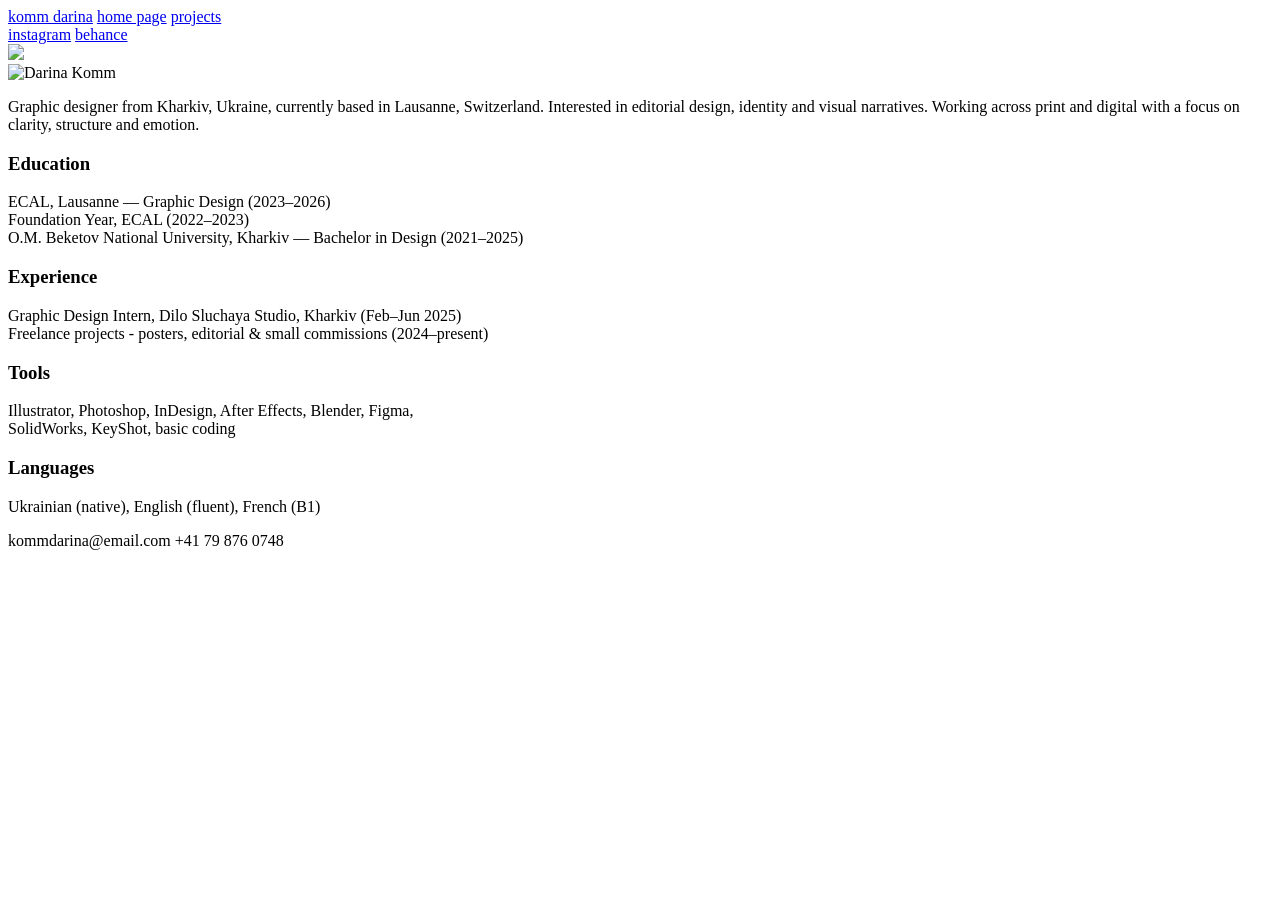
==== about.html @ 51313838 "Add files via upload" ====
<!doctype html>
<html lang="uk">
  <head>
    <meta charset="UTF-8" />
    <meta name="viewport" content="width=device-width, initial-scale=1.0" />
    <title>Portfolio – Komm Darina</title>
    <link rel="stylesheet" href="css/about.css" />
    <script src="js/landing.js" defer></script>
  </head>
  <body>
    <header class="site-header">
      <div class="header-inner">
        <div class="left">
          <a href="about.html" class="brand">komm darina</a>
          <a href="index.html" class="home-link">home page</a>
          <a href="projects.html" class="nav-link">projects</a>
        </div>

        <div class="right social">
          <a
            href="https://www.instagram.com/komochek_k_k?igsh=azF4cnZoazBieGxr&utm_source=qr"
            >instagram</a
          >
          <a href="https://www.behance.net/darinakomm1">behance</a>
        </div>
      </div>
    </header>

    <main class="about">
      <img src="img/bg2.svg" class="hero-bg" />
      <!-- фото -->
      <div class="about-image">
        <img src="img/About_1.JPG" alt="Darina Komm" />
      </div>

      <!-- інформація -->
      <div class="about-info">
        <p class="about-text">
          Graphic designer from Kharkiv, Ukraine, currently based in Lausanne,
          Switzerland. Interested in editorial design, identity and visual
          narratives. Working across print and digital with a focus on clarity,
          structure and emotion.
        </p>

        <!-- CV -->
        <div class="about-cv">
          <div class="cv-block">
            <h3>Education</h3>
            <p>
              ECAL, Lausanne — Graphic Design (2023–2026)<br />
              Foundation Year, ECAL (2022–2023)<br />
              O.M. Beketov National University, Kharkiv — Bachelor in Design
              (2021–2025)
            </p>
          </div>

          <div class="cv-block">
            <h3>Experience</h3>
            <p>
              Graphic Design Intern, Dilo Sluchaya Studio, Kharkiv (Feb–Jun
              2025)<br />
              Freelance projects - posters, editorial & small commissions
              (2024–present)<br />
            </p>
          </div>

          <div class="cv-block">
            <h3>Tools</h3>
            <p>
              Illustrator, Photoshop, InDesign, After Effects, Blender,
              Figma,<br />
              SolidWorks, KeyShot, basic coding
            </p>
          </div>

          <div class="cv-block">
            <h3>Languages</h3>
            <p>Ukrainian (native), English (fluent), French (B1)</p>
          </div>
        </div>

        <!-- лінки -->
        <div class="about-links">
          <a>kommdarina@email.com</a>
          <a>+41 79 876 0748</a>
        </div>
      </div>
    </main>
  </body>
</html>
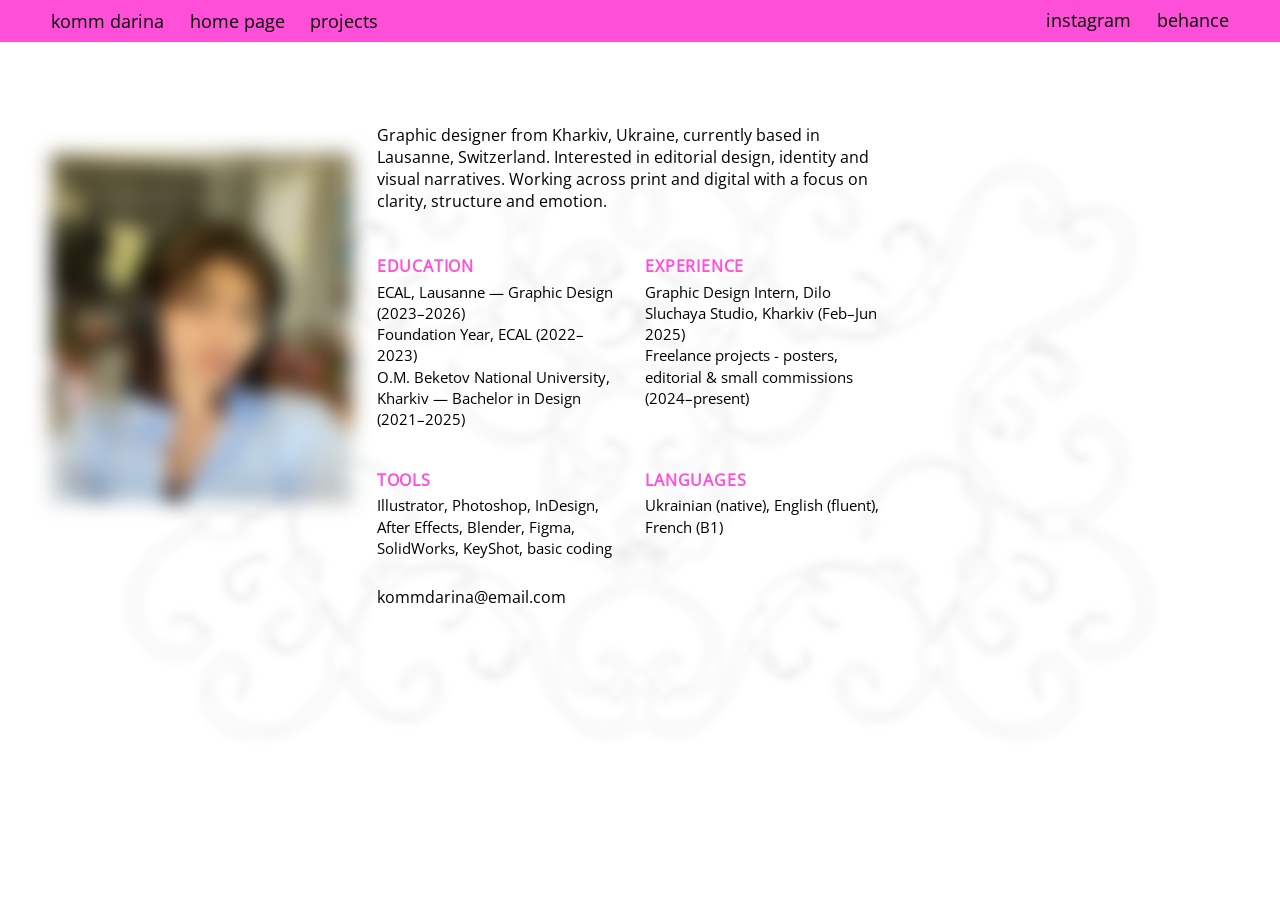
==== commit ef5f84c1: "Update about.html" ====
--- a/about.html
+++ b/about.html
@@ -82,7 +82,6 @@
         <!-- лінки -->
         <div class="about-links">
           <a>kommdarina@email.com</a>
-          <a>+41 79 876 0748</a>
         </div>
       </div>
     </main>
--- a/css/about.css
+++ b/css/about.css
@@ -0,0 +1,254 @@
+@font-face {
+  font-family: "MainFont";
+  src: url("../fonts/OpenSans-Regular.ttf") format("truetype");
+}
+
+:root {
+  --side-space: 4vw;
+  --text-color: #000;
+  --hover-color: #777;
+}
+
+* {
+  box-sizing: border-box;
+}
+
+body {
+  margin: 0;
+  font-family: "MainFont", sans-serif;
+  color: var(--text-color);
+  background: white;
+}
+
+/* ================= HEADER ================= */
+
+.site-header {
+  position: fixed;
+  top: 0;
+  width: 100%;
+  padding: 1vh var(--side-space);
+  z-index: 1000;
+  background: #ff4fd8;
+}
+
+.header-inner {
+  display: flex;
+  justify-content: space-between;
+  align-items: center;
+}
+
+.left {
+  display: flex;
+  gap: 2vw;
+  align-items: center;
+}
+
+.brand,
+.home-link,
+.nav-link {
+  text-decoration: none;
+  color: var(--text-color);
+  font-size: clamp(14px, 1.4vw, 18px);
+  transition: color 0.3s ease;
+}
+
+.brand:hover,
+.home-link:hover,
+.nav-link:hover {
+  color: var(--hover-color);
+}
+
+/* ПРАВА ЧАСТИНА */
+.right {
+  display: flex;
+  gap: 2vw;
+  align-items: center;
+
+  line-height: 1.2;
+}
+
+/* ТЕКСТ */
+.brand,
+.home-link,
+.nav-link,
+.social a {
+  text-decoration: none;
+  color: black;
+  font-size: clamp(14px, 1.4vw, 18px);
+  transition: opacity 0.3s ease;
+}
+
+/* HOVER */
+.brand:hover,
+.home-link:hover,
+.nav-link:hover,
+.social a:hover {
+  opacity: 0.5;
+}
+
+/* ================= BACKGROUND ================= */
+
+.hero-bg {
+  position: fixed;
+  top: 50%;
+  left: 50%;
+  transform: translate(-50%, -50%);
+  width: 80vw;
+  filter: blur(4px);
+  pointer-events: none;
+  z-index: 0;
+}
+
+/* ================= ABOUT ================= */
+
+.about {
+  position: relative;
+  padding: 12vh var(--side-space) 8vh var(--side-space);
+
+  display: grid;
+  grid-template-columns: auto 1fr;
+  gap: 2vw;
+
+  z-index: 2;
+}
+
+/* ================= TEXT ================= */
+
+.about-info {
+  position: relative;
+  z-index: 3;
+  max-width: 60%;
+}
+
+.about-text {
+  font-size: clamp(1rem, 1.2vw, 1.2rem);
+  margin-bottom: 3vh;
+}
+
+/* CV */
+
+.about-cv {
+  display: grid;
+  grid-template-columns: 1fr 1fr;
+  gap: 2.5vh 2vw;
+  margin-bottom: 3vh;
+}
+
+.cv-block h3 {
+  color: #ff4fd8;
+  font-size: 1rem;
+  letter-spacing: 0.05em;
+  margin-bottom: 0.5vh;
+  text-transform: uppercase;
+}
+
+.cv-block p {
+  margin: 0;
+  font-size: 0.95rem;
+  line-height: 1.4;
+}
+
+/* ================= CONTACTS ================= */
+
+.about-links {
+  display: flex;
+  flex-direction: column;
+  gap: 0.5vh;
+}
+
+.about-links a {
+  text-decoration: none;
+  color: black;
+  transition: opacity 0.3s ease;
+}
+
+.about-links a:hover {
+  opacity: 0.5;
+}
+
+/* ================= IMAGE ================= */
+
+.about-image {
+  position: relative;
+  z-index: 1; /* нижче тексту */
+  max-width: 300px;
+  margin-top: 5vh;
+}
+
+.about-image img {
+  width: 100%;
+  filter: blur(10px);
+  transition:
+    filter 0.4s ease,
+    transform 0.3s ease;
+}
+
+.about-image img:hover {
+  filter: blur(0);
+  transform: scale(1.05);
+}
+
+/* ================= MOBILE ================= */
+
+@media (max-width: 768px) {
+  :root {
+    --side-space: 6vw;
+  }
+
+  /* ================= HEADER ================= */
+
+  .header-inner {
+    flex-direction: column;
+    align-items: flex-start;
+    gap: 1vh;
+  }
+
+  .left {
+    flex-wrap: wrap;
+    gap: 2vw;
+  }
+
+  .right {
+    flex-direction: row;
+    gap: 4vw;
+  }
+
+  /* щоб текст не налазив */
+  .brand,
+  .home-link,
+  .nav-link,
+  .social a {
+    font-size: 14px;
+  }
+
+  /* ================= HERO ================= */
+
+  .hero {
+    padding-top: 12vh;
+  }
+
+  /* BACKGROUND — головне виправлення */
+  .hero-bg {
+    width: 140vw;
+    opacity: 0.15;
+    filter: blur(2px);
+  }
+
+  .about {
+    grid-template-columns: 1fr;
+    padding-top: 10vh;
+  }
+
+  .about-cv {
+    grid-template-columns: 1fr;
+  }
+
+  .about-image {
+    max-width: 60%;
+    margin-top: 0;
+  }
+
+  .right {
+    font-size: 0.9rem;
+  }
+}
